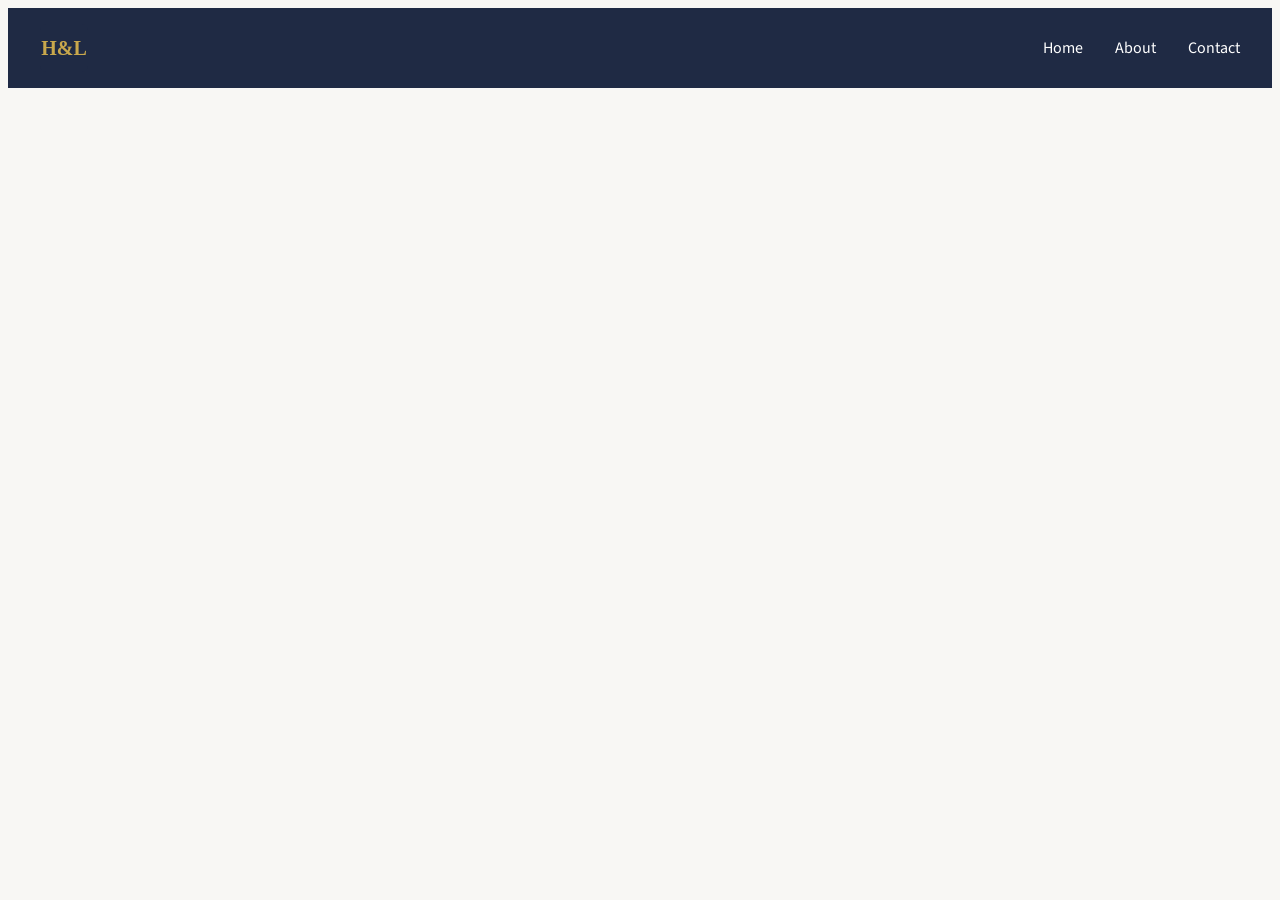
==== about.html @ abbbc54d "more tweaks to the index page" ====
<!DOCTYPE html>
<html lang="en">
<head>
  <meta charset="UTF-8">
  <meta name="viewport" content="width=device-width, initial-scale=1.0">
  <link rel="preconnect" href="https://fonts.googleapis.com">
  <link rel="preconnect" href="https://fonts.gstatic.com" crossorigin>
  <link href="https://fonts.googleapis.com/css2?family=Playfair+Display:wght@400;600;700&family=Source+Sans+3:wght@400;600&display=swap" rel="stylesheet">
  <link rel="stylesheet" href="css/styles.css">
  <link rel="icon" type="image/svg+xml" href="assets/images/monogram.svg">
  <script src="js/main.js" type="module"></script>
  <title>Document</title>
</head>
<body>
  <div id="navbar"></div>
  <section class="hero">
    <!-- about section for harvey and lucy -->
    <!-- two column layout the first column contains a photo and the second is a description -->

  </section>
  <section class="values">
    <!-- three values in a row -->
    <!-- loyalty, clarity, performance -->
  </section>
  <footer>
    
  </footer>
  
</body>
</html>
---- css/styles.css ----
/* =====================
  BASE
  ===================== */
:root {
  --navy:      #1F2A44;
  --white:     #FFFFFF;
  --off-white: #F8F7F4;
  --charcoal:  #4A5568;
  --gold:      #C9A84C;
  --light-gray: #E2E8F0;
}

body {
  background-color: var(--off-white);
  color: var(--navy);
  font-family: 'Source Sans 3', sans-serif;
}

h1, h2, h3 {
  font-family: 'Playfair Display', serif;
}

/* =====================
  NAV
  ===================== */
header {
  background-color: var(--navy);
  color: var(--white);
}

header nav a {
  color: var(--white);
  text-decoration: none;
}

header .logo img {
  height: 48px;
  width: auto;
  display: block;
}

header nav {
  display: flex;
  justify-content: space-between;
  align-items: center;
  padding: 1rem 2rem;
}

header nav ul {
  display: flex;
  gap: 2rem;
  list-style: none;
  margin: 0;
  padding: 0;
}

/* =====================
  HERO
  ===================== */
.hero {
  background-color: var(--off-white);
  text-align: center;
  display: flex;
  flex-direction: column;
  align-items: center;
}

/* =====================
   LOGO BANNER
   ===================== */
.logo-banner {
  background-color: #FFFFFF;
  display: flex;
  justify-content: center;
}

.hero-logo {
  width: 30%;
  height: auto;
}

.hero h1 {
  color: var(--navy);
}

.hero p {
  color: var(--charcoal);
}

.cta-group {
  display: flex;
  gap: 1rem;
  justify-content: center;
  flex-wrap: wrap;
}

.btn {
  display: inline-block;
  padding: 0.75rem 1.75rem;
  border-radius: 4px;
  font-size: 1rem;
  font-weight: 600;
  text-decoration: none;
  cursor: pointer;
  transition: opacity 0.2s ease;
}

.btn:hover {
  opacity: 0.85;
}

.btn-primary {
  background-color: var(--gold);
  color: var(--navy);
}

.btn-secondary {
  background-color: transparent;
  color: var(--navy);
  border: 2px solid var(--navy);
}

/* =====================   PHILOSOPHY
   ===================== */
.philosophy {
  display: grid;
  grid-template-columns: 1fr 2fr;
  gap: 2rem;
  align-items: center;
  padding: 2rem;
}

.philosophy-image img {
  width: 100%;
  height: auto;
  display: block;
}

.philosophy-copy {
  text-align: center;
}

/* =====================  SERVICES
  ===================== */
.services-grid {
  display: grid;
  grid-template-columns: repeat(3, 1fr);
  gap: 1.5rem;
}

.services {
  padding: 2rem;
}

.card {
  background-color: var(--white);
  border: 1px solid var(--light-gray);
  border-radius: 8px;
  text-align: center;
  padding: 1.5rem;
  min-height: 300px;
  display: flex;
  flex-direction: column;
  justify-content: flex-start;
  align-items: center;
}

.card h3 {
  color: var(--navy);
}

.card p {
  color: var(--charcoal);
}

/* =====================
   TESTIMONIALS
   ===================== */
.testimonials-grid {
  display: grid;
  grid-template-columns: repeat(3, 1fr);
  gap: 1.5rem;
}

.testimonials {
  padding: 2rem;
}

.testimonial-card {
  border: 1px solid var(--light-gray);
  border-radius: 8px;
  padding: 1.5rem;
}

.testimonial-card footer {
  margin-top: 1rem;
}

.testimonial-card cite,
.testimonial-card footer span {
  display: block;
}
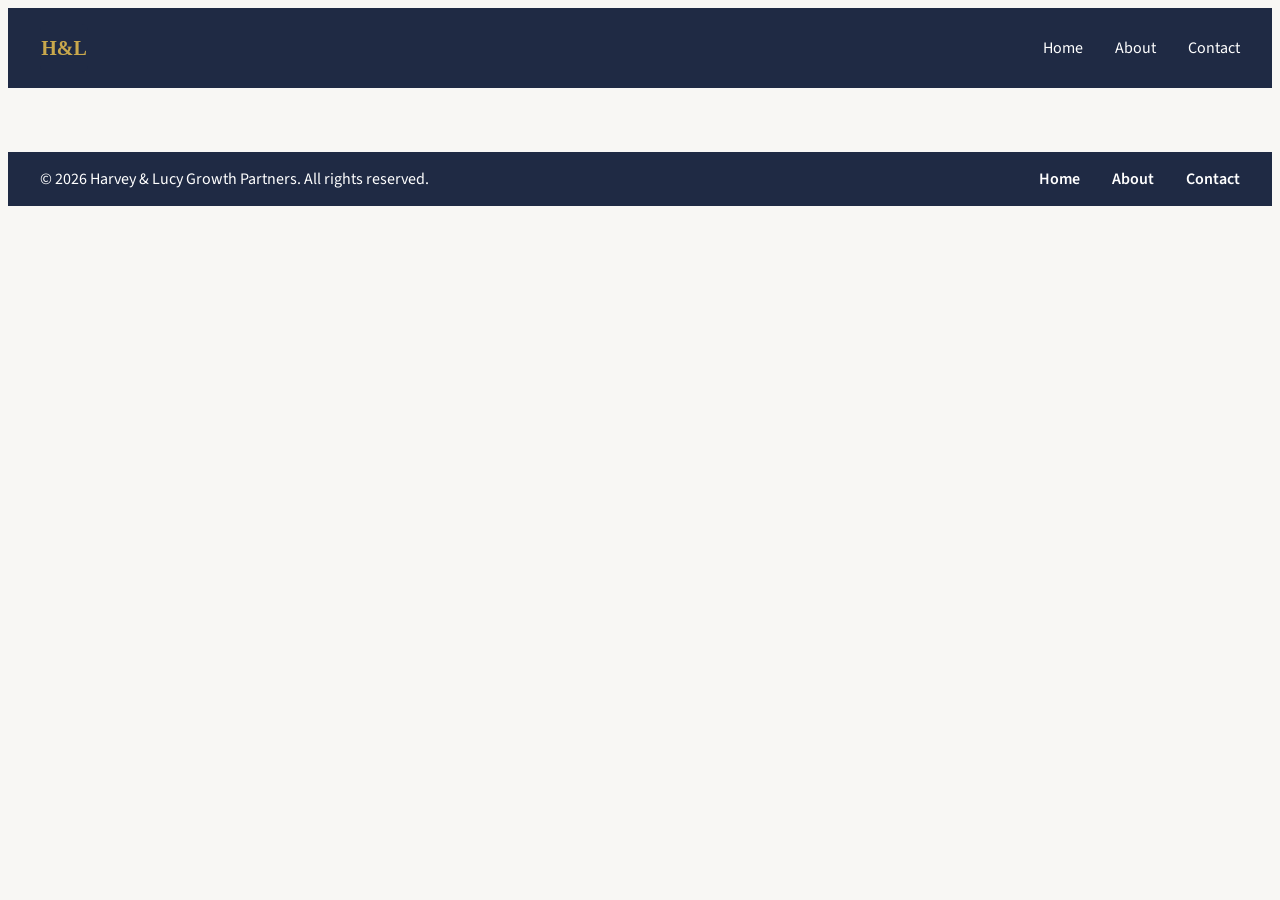
==== commit 805f0200: "more style adjustments and footer change" ====
--- a/about.html
+++ b/about.html
@@ -22,9 +22,7 @@
     <!-- three values in a row -->
     <!-- loyalty, clarity, performance -->
   </section>
-  <footer>
-    
-  </footer>
-  
+  <div id="footer"></div>
+
 </body>
 </html>
--- a/css/styles.css
+++ b/css/styles.css
@@ -8,6 +8,7 @@
   --charcoal:  #4A5568;
   --gold:      #C9A84C;
   --light-gray: #E2E8F0;
+  --banner-height: 300px;
 }
 
 body {
@@ -63,6 +64,8 @@
   display: flex;
   flex-direction: column;
   align-items: center;
+  justify-content: center;
+  padding: 2rem;
 }
 
 /* =====================
@@ -72,11 +75,15 @@
   background-color: #FFFFFF;
   display: flex;
   justify-content: center;
+  align-items: center;
+  padding: 2rem;
 }
 
 .hero-logo {
   width: 30%;
+  max-height: 450px;
   height: auto;
+  object-fit: contain;
 }
 
 .hero h1 {
@@ -92,6 +99,7 @@
   gap: 1rem;
   justify-content: center;
   flex-wrap: wrap;
+  margin-top: 2rem;
 }
 
 .btn {
@@ -200,3 +208,31 @@
 .testimonial-card footer span {
   display: block;
 }
+
+/* =====================
+   FOOTER
+   ===================== */
+.site-footer {
+  background-color: var(--navy);
+  color: var(--white);
+  display: flex;
+  justify-content: space-between;
+  align-items: center;
+  padding: 1rem 2rem;
+}
+
+.site-footer p {
+  margin: 0;
+}
+
+.site-footer nav {
+  display: flex;
+  gap: 2rem;
+}
+
+.site-footer nav a {
+  color: var(--white);
+  text-decoration: none;
+  font-size: 1rem;
+  font-weight: 600;
+}
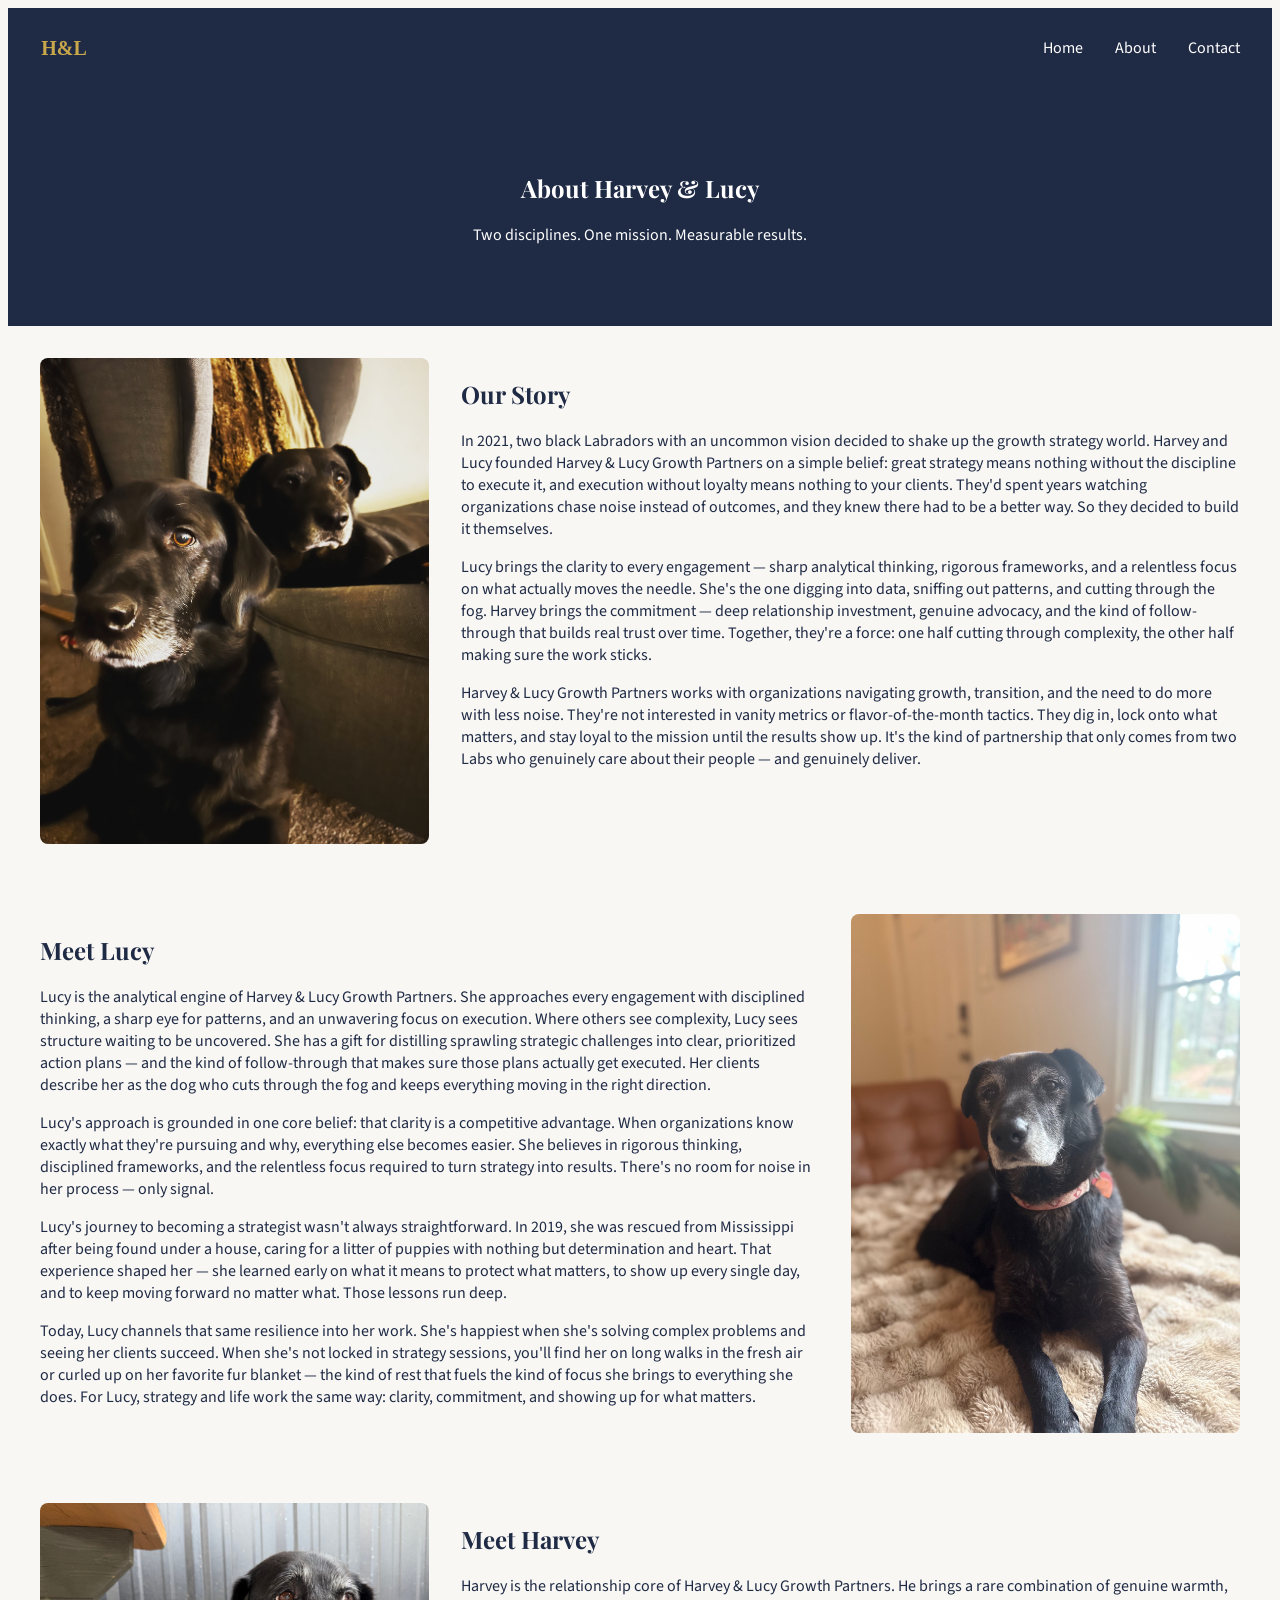
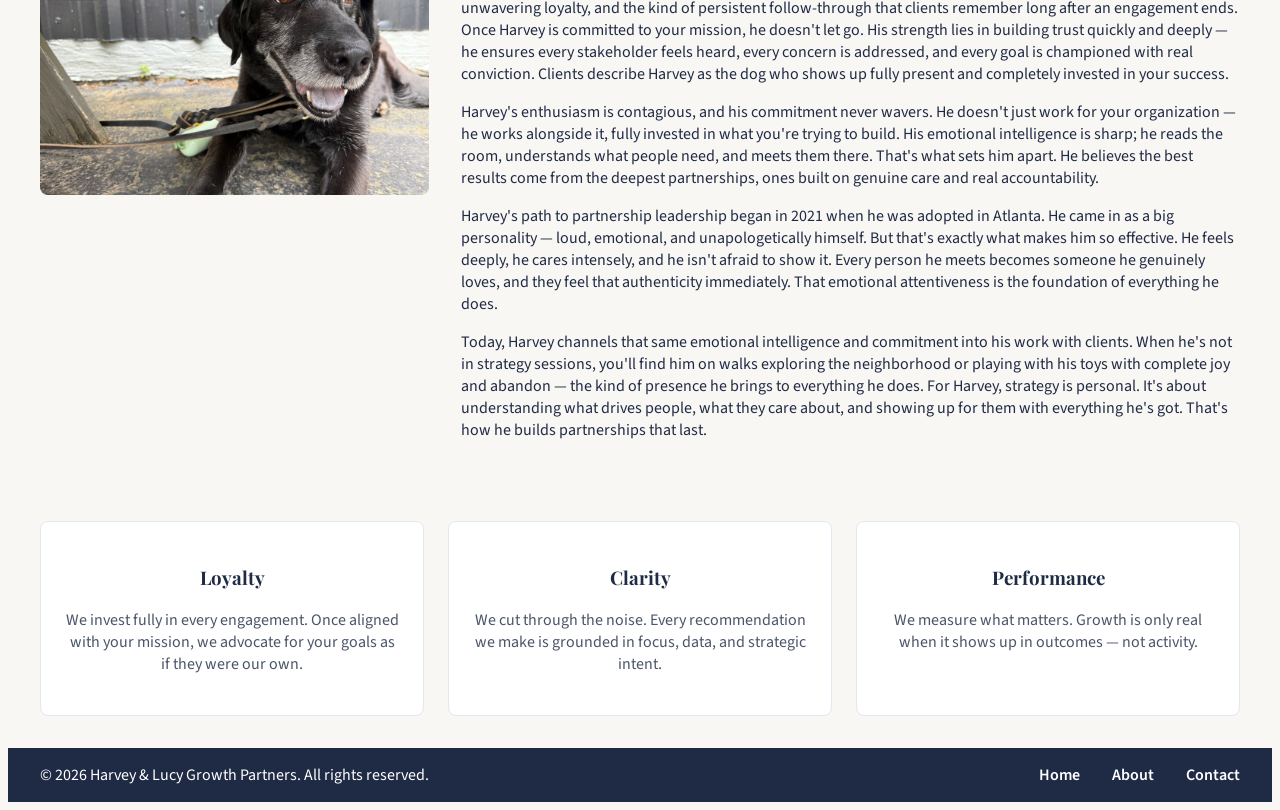
==== commit d48ed6d9: "first draft of the about page" ====
--- a/about.html
+++ b/about.html
@@ -13,15 +13,67 @@
 </head>
 <body>
   <div id="navbar"></div>
-  <section class="hero">
-    <!-- about section for harvey and lucy -->
-    <!-- two column layout the first column contains a photo and the second is a description -->
 
+  <section class="about-hero">
+    <h1>About Harvey &amp; Lucy</h1>
+    <p>Two disciplines. One mission. Measurable results.</p>
   </section>
+
+  <section class="about-story">
+    <div class="about-image">
+      <img src="assets/images/lucy-and-harvey-two.jpeg" alt="Harvey and Lucy">
+    </div>
+    <div class="about-copy">
+      <h2>Our Story</h2>
+      <p>In 2021, two black Labradors with an uncommon vision decided to shake up the growth strategy world. Harvey and Lucy founded Harvey & Lucy Growth Partners on a simple belief: great strategy means nothing without the discipline to execute it, and execution without loyalty means nothing to your clients. They'd spent years watching organizations chase noise instead of outcomes, and they knew there had to be a better way. So they decided to build it themselves.</p>
+      <p>Lucy brings the clarity to every engagement — sharp analytical thinking, rigorous frameworks, and a relentless focus on what actually moves the needle. She's the one digging into data, sniffing out patterns, and cutting through the fog. Harvey brings the commitment — deep relationship investment, genuine advocacy, and the kind of follow-through that builds real trust over time. Together, they're a force: one half cutting through complexity, the other half making sure the work sticks.</p>
+      <p>Harvey & Lucy Growth Partners works with organizations navigating growth, transition, and the need to do more with less noise. They're not interested in vanity metrics or flavor-of-the-month tactics. They dig in, lock onto what matters, and stay loyal to the mission until the results show up. It's the kind of partnership that only comes from two Labs who genuinely care about their people — and genuinely deliver.</p>
+    </div>
+  </section>
+
+  <section class="about-story about-story--reversed">
+    <div class="about-copy">
+      <h2>Meet Lucy</h2>
+      <p>Lucy is the analytical engine of Harvey & Lucy Growth Partners. She approaches every engagement with disciplined thinking, a sharp eye for patterns, and an unwavering focus on execution. Where others see complexity, Lucy sees structure waiting to be uncovered. She has a gift for distilling sprawling strategic challenges into clear, prioritized action plans — and the kind of follow-through that makes sure those plans actually get executed. Her clients describe her as the dog who cuts through the fog and keeps everything moving in the right direction.</p>
+      <p>Lucy's approach is grounded in one core belief: that clarity is a competitive advantage. When organizations know exactly what they're pursuing and why, everything else becomes easier. She believes in rigorous thinking, disciplined frameworks, and the relentless focus required to turn strategy into results. There's no room for noise in her process — only signal.</p>
+      <p>Lucy's journey to becoming a strategist wasn't always straightforward. In 2019, she was rescued from Mississippi after being found under a house, caring for a litter of puppies with nothing but determination and heart. That experience shaped her — she learned early on what it means to protect what matters, to show up every single day, and to keep moving forward no matter what. Those lessons run deep.</p>
+      <p>Today, Lucy channels that same resilience into her work. She's happiest when she's solving complex problems and seeing her clients succeed. When she's not locked in strategy sessions, you'll find her on long walks in the fresh air or curled up on her favorite fur blanket — the kind of rest that fuels the kind of focus she brings to everything she does. For Lucy, strategy and life work the same way: clarity, commitment, and showing up for what matters.</p>
+    </div>
+    <div class="about-image">
+      <img src="assets/images/lucy.jpeg" alt="Lucy">
+    </div>
+  </section>
+
+  <section class="about-story">
+    <div class="about-image">
+      <img src="assets/images/harvey.jpeg" alt="Harvey">
+    </div>
+    <div class="about-copy">
+      <h2>Meet Harvey</h2>
+      <p>Harvey is the relationship core of Harvey & Lucy Growth Partners. He brings a rare combination of genuine warmth, unwavering loyalty, and the kind of persistent follow-through that clients remember long after an engagement ends. Once Harvey is committed to your mission, he doesn't let go. His strength lies in building trust quickly and deeply — he ensures every stakeholder feels heard, every concern is addressed, and every goal is championed with real conviction. Clients describe Harvey as the dog who shows up fully present and completely invested in your success.</p>
+      <p>Harvey's enthusiasm is contagious, and his commitment never wavers. He doesn't just work for your organization — he works alongside it, fully invested in what you're trying to build. His emotional intelligence is sharp; he reads the room, understands what people need, and meets them there. That's what sets him apart. He believes the best results come from the deepest partnerships, ones built on genuine care and real accountability.</p>
+      <p>Harvey's path to partnership leadership began in 2021 when he was adopted in Atlanta. He came in as a big personality — loud, emotional, and unapologetically himself. But that's exactly what makes him so effective. He feels deeply, he cares intensely, and he isn't afraid to show it. Every person he meets becomes someone he genuinely loves, and they feel that authenticity immediately. That emotional attentiveness is the foundation of everything he does.</p>
+       <p>Today, Harvey channels that same emotional intelligence and commitment into his work with clients. When he's not in strategy sessions, you'll find him on walks exploring the neighborhood or playing with his toys with complete joy and abandon — the kind of presence he brings to everything he does. For Harvey, strategy is personal. It's about understanding what drives people, what they care about, and showing up for them with everything he's got. That's how he builds partnerships that last.</p>
+    </div>
+  </section>
+
   <section class="values">
-    <!-- three values in a row -->
-    <!-- loyalty, clarity, performance -->
+    <div class="values-grid">
+      <div class="value-card">
+        <h3>Loyalty</h3>
+        <p>We invest fully in every engagement. Once aligned with your mission, we advocate for your goals as if they were our own.</p>
+      </div>
+      <div class="value-card">
+        <h3>Clarity</h3>
+        <p>We cut through the noise. Every recommendation we make is grounded in focus, data, and strategic intent.</p>
+      </div>
+      <div class="value-card">
+        <h3>Performance</h3>
+        <p>We measure what matters. Growth is only real when it shows up in outcomes — not activity.</p>
+      </div>
+    </div>
   </section>
+
   <div id="footer"></div>
 
 </body>
--- a/css/styles.css
+++ b/css/styles.css
@@ -236,3 +236,102 @@
   font-size: 1rem;
   font-weight: 600;
 }
+
+/* =====================
+   ABOUT
+   ===================== */
+.about-hero {
+  text-align: center;
+  padding: 4rem 2rem;
+  background-color: var(--navy);
+  color: var(--white);
+}
+
+.about-hero h1 {
+  color: var(--white);
+}
+
+.about-story {
+  display: grid;
+  grid-template-columns: 1fr 2fr;
+  gap: 2rem;
+  align-items: start;
+  padding: 2rem;
+}
+
+.about-story--reversed {
+  grid-template-columns: 2fr 1fr;
+}
+
+.about-image img {
+  width: 100%;
+  border-radius: 8px;
+  object-fit: cover;
+}
+
+.values {
+  padding: 2rem;
+}
+
+.values-grid {
+  display: grid;
+  grid-template-columns: repeat(3, 1fr);
+  gap: 1.5rem;
+}
+
+.value-card {
+  background-color: var(--white);
+  border: 1px solid var(--light-gray);
+  border-radius: 8px;
+  padding: 1.5rem;
+  text-align: center;
+}
+
+.value-card h3 {
+  color: var(--navy);
+}
+
+.value-card p {
+  color: var(--charcoal);
+}
+
+/* =====================
+   MOBILE
+   ===================== */
+@media (max-width: 768px) {
+  .philosophy {
+    grid-template-columns: 1fr;
+  }
+
+  .philosophy-image {
+    order: -1;
+  }
+
+  .philosophy-image img {
+    width: 100%;
+    max-height: 400px;
+    object-fit: cover;
+  }
+
+  .services-grid,
+  .testimonials-grid {
+    grid-template-columns: 1fr;
+  }
+
+  .hero-logo {
+    width: 100%;
+  }
+
+  .about-story,
+  .about-story--reversed {
+    grid-template-columns: 1fr;
+  }
+
+  .about-story--reversed .about-image {
+    order: -1;
+  }
+
+  .values-grid {
+    grid-template-columns: 1fr;
+  }
+}
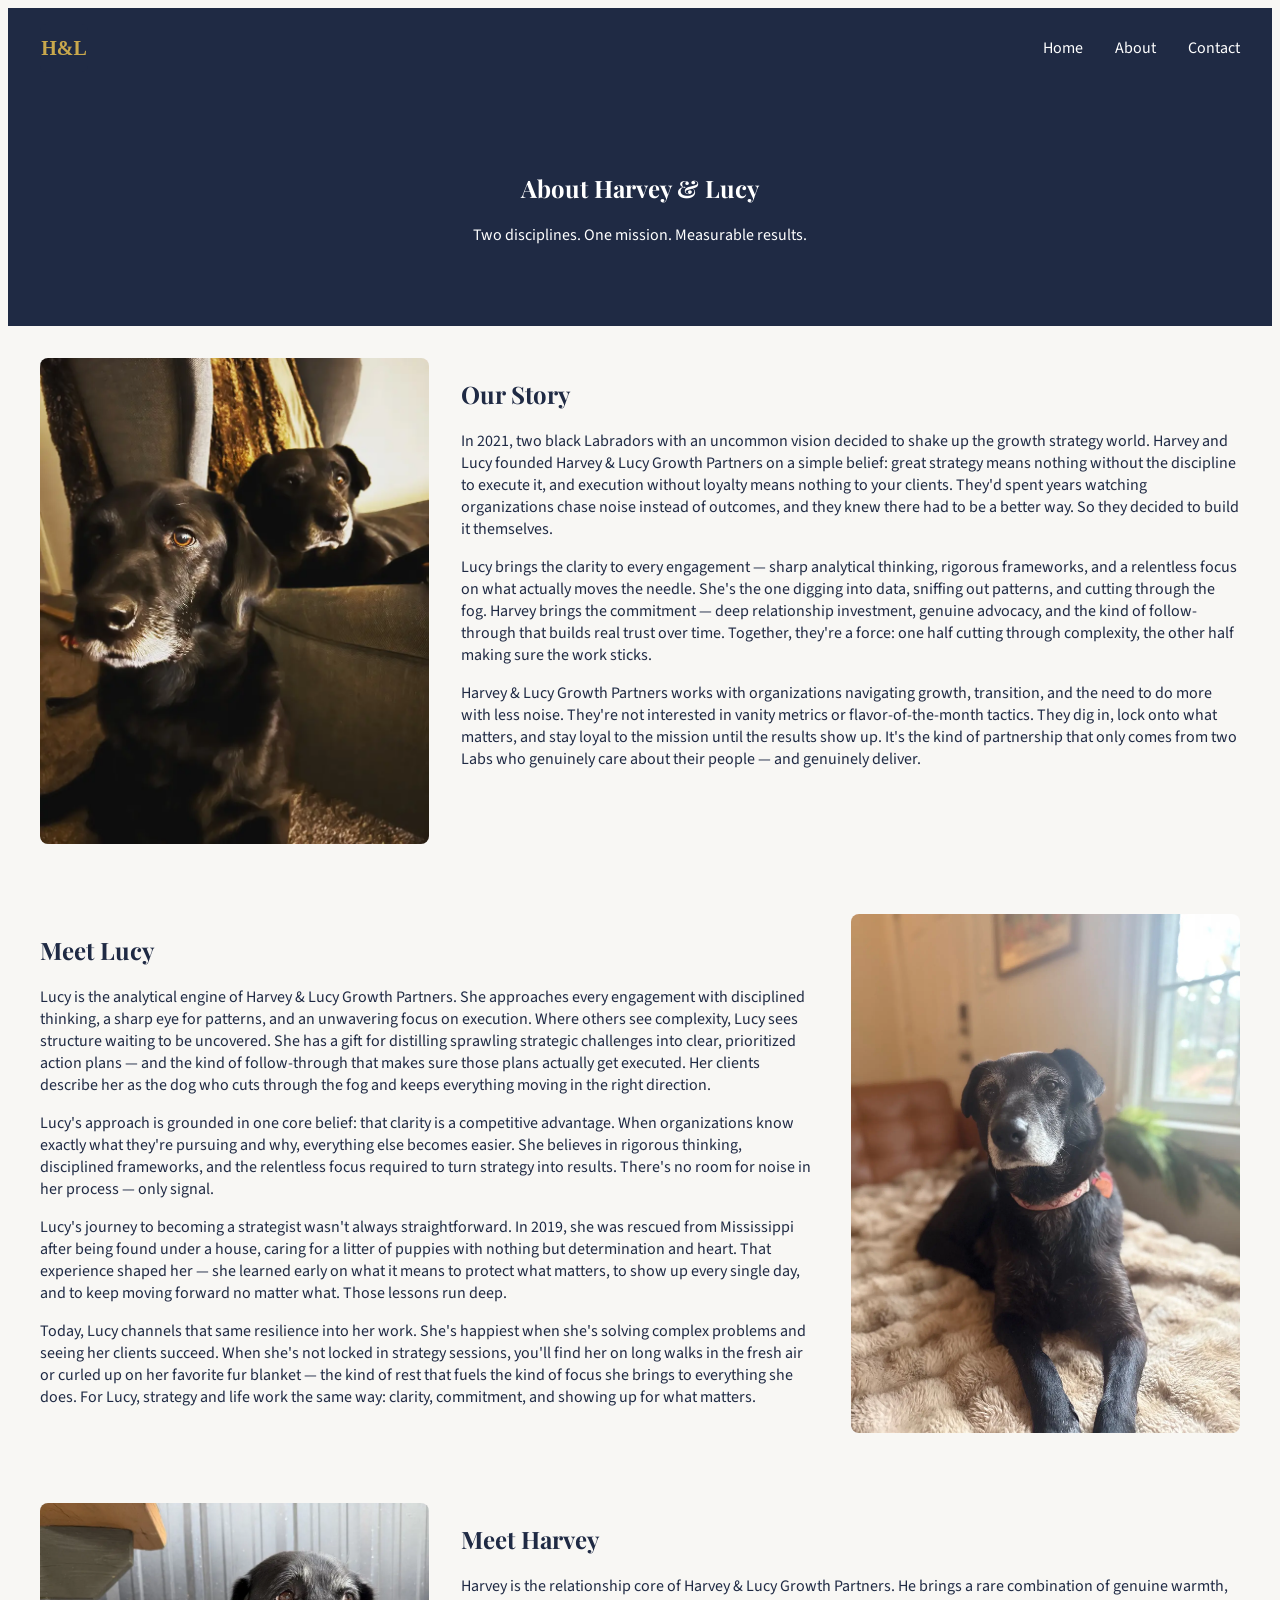
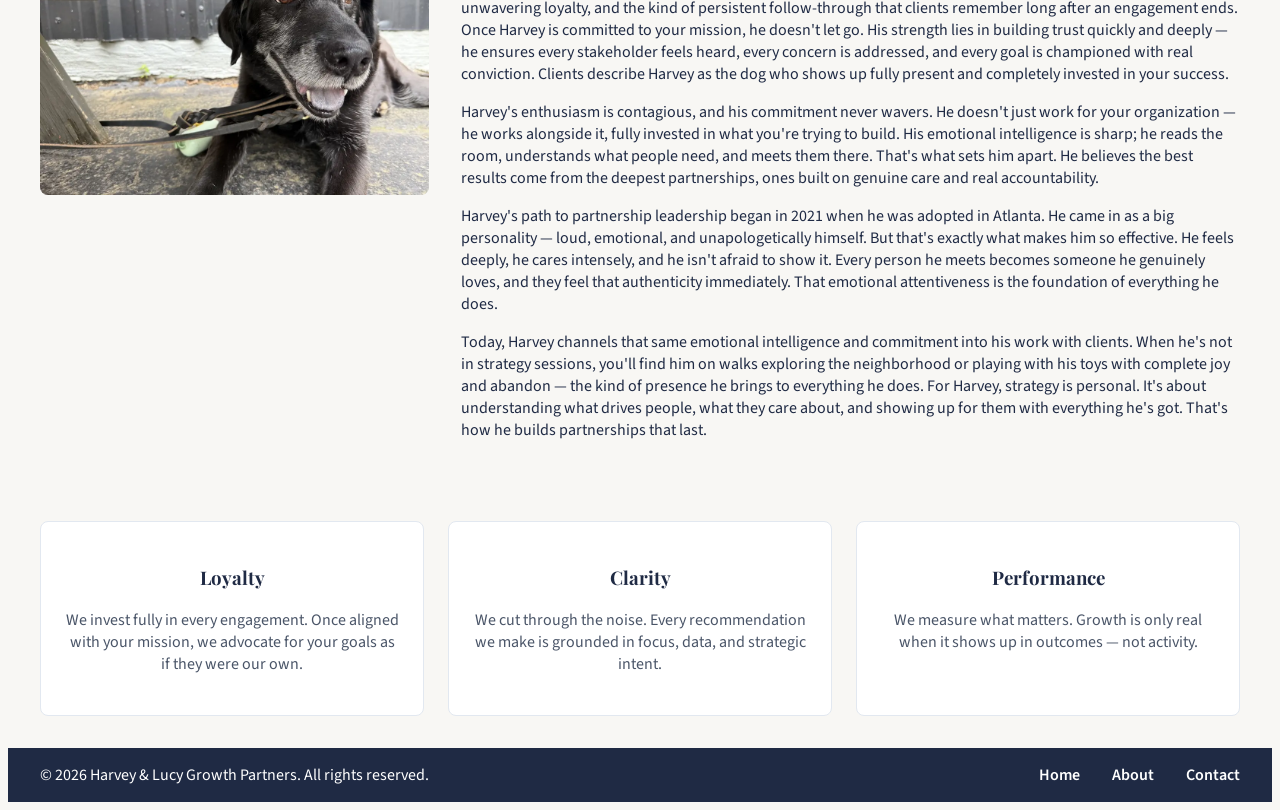
==== commit 15c4218e: "convert images to webp" ====
--- a/about.html
+++ b/about.html
@@ -21,7 +21,7 @@
 
   <section class="about-story">
     <div class="about-image">
-      <img src="assets/images/lucy-and-harvey-two.jpeg" alt="Harvey and Lucy">
+      <img src="assets/images/harvey-and-lucy-two.webp" alt="Harvey and Lucy">
     </div>
     <div class="about-copy">
       <h2>Our Story</h2>
@@ -40,20 +40,20 @@
       <p>Today, Lucy channels that same resilience into her work. She's happiest when she's solving complex problems and seeing her clients succeed. When she's not locked in strategy sessions, you'll find her on long walks in the fresh air or curled up on her favorite fur blanket — the kind of rest that fuels the kind of focus she brings to everything she does. For Lucy, strategy and life work the same way: clarity, commitment, and showing up for what matters.</p>
     </div>
     <div class="about-image">
-      <img src="assets/images/lucy.jpeg" alt="Lucy">
+      <img src="assets/images/lucy.webp" alt="Lucy">
     </div>
   </section>
 
   <section class="about-story">
     <div class="about-image">
-      <img src="assets/images/harvey.jpeg" alt="Harvey">
+      <img src="assets/images/harvey.webp" alt="Harvey">
     </div>
     <div class="about-copy">
       <h2>Meet Harvey</h2>
       <p>Harvey is the relationship core of Harvey & Lucy Growth Partners. He brings a rare combination of genuine warmth, unwavering loyalty, and the kind of persistent follow-through that clients remember long after an engagement ends. Once Harvey is committed to your mission, he doesn't let go. His strength lies in building trust quickly and deeply — he ensures every stakeholder feels heard, every concern is addressed, and every goal is championed with real conviction. Clients describe Harvey as the dog who shows up fully present and completely invested in your success.</p>
       <p>Harvey's enthusiasm is contagious, and his commitment never wavers. He doesn't just work for your organization — he works alongside it, fully invested in what you're trying to build. His emotional intelligence is sharp; he reads the room, understands what people need, and meets them there. That's what sets him apart. He believes the best results come from the deepest partnerships, ones built on genuine care and real accountability.</p>
       <p>Harvey's path to partnership leadership began in 2021 when he was adopted in Atlanta. He came in as a big personality — loud, emotional, and unapologetically himself. But that's exactly what makes him so effective. He feels deeply, he cares intensely, and he isn't afraid to show it. Every person he meets becomes someone he genuinely loves, and they feel that authenticity immediately. That emotional attentiveness is the foundation of everything he does.</p>
-       <p>Today, Harvey channels that same emotional intelligence and commitment into his work with clients. When he's not in strategy sessions, you'll find him on walks exploring the neighborhood or playing with his toys with complete joy and abandon — the kind of presence he brings to everything he does. For Harvey, strategy is personal. It's about understanding what drives people, what they care about, and showing up for them with everything he's got. That's how he builds partnerships that last.</p>
+      <p>Today, Harvey channels that same emotional intelligence and commitment into his work with clients. When he's not in strategy sessions, you'll find him on walks exploring the neighborhood or playing with his toys with complete joy and abandon — the kind of presence he brings to everything he does. For Harvey, strategy is personal. It's about understanding what drives people, what they care about, and showing up for them with everything he's got. That's how he builds partnerships that last.</p>
     </div>
   </section>
 
--- a/css/styles.css
+++ b/css/styles.css
@@ -296,6 +296,62 @@
 }
 
 /* =====================
+   CONTACT
+   ===================== */
+.contact-hero {
+  text-align: center;
+  padding: 4rem 2rem;
+  background-color: var(--navy);
+  color: var(--white);
+}
+
+.contact-hero h1,
+.contact-hero p {
+  color: var(--white);
+}
+
+.contact-form-section {
+  max-width: 600px;
+  margin: 0 auto;
+  padding: 3rem 2rem;
+}
+
+.form-group {
+  margin-bottom: 1.5rem;
+}
+
+.form-group label {
+  display: block;
+  font-weight: 600;
+  margin-bottom: 0.4rem;
+  color: var(--navy);
+}
+
+.form-group input,
+.form-group textarea {
+  width: 100%;
+  border: 1px solid var(--light-gray);
+  border-radius: 8px;
+  padding: 0.75rem;
+  font-family: 'Source Sans 3', sans-serif;
+  font-size: 1rem;
+  color: var(--navy);
+  background-color: var(--white);
+  box-sizing: border-box;
+}
+
+.form-group input:focus,
+.form-group textarea:focus {
+  outline: none;
+  border-color: var(--navy);
+}
+
+.form-group textarea {
+  min-height: 150px;
+  resize: vertical;
+}
+
+/* =====================
    MOBILE
    ===================== */
 @media (max-width: 768px) {
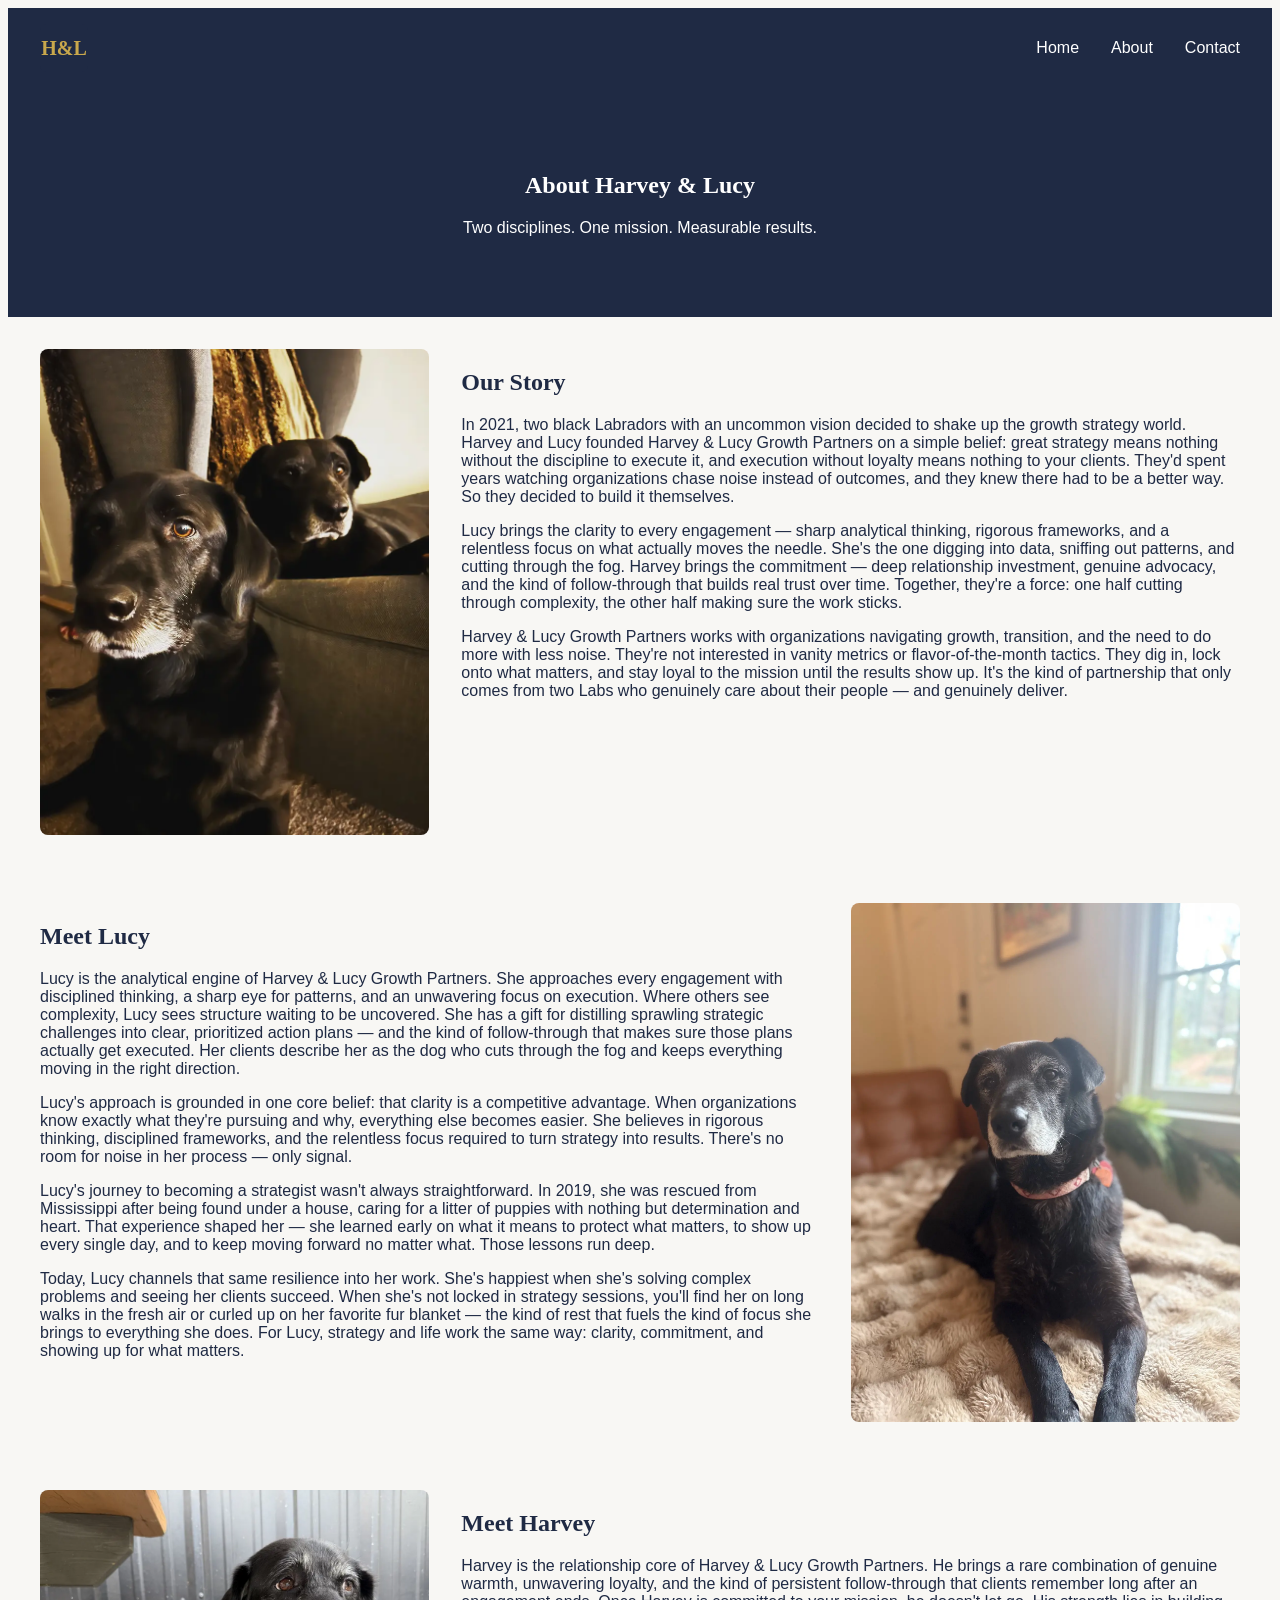
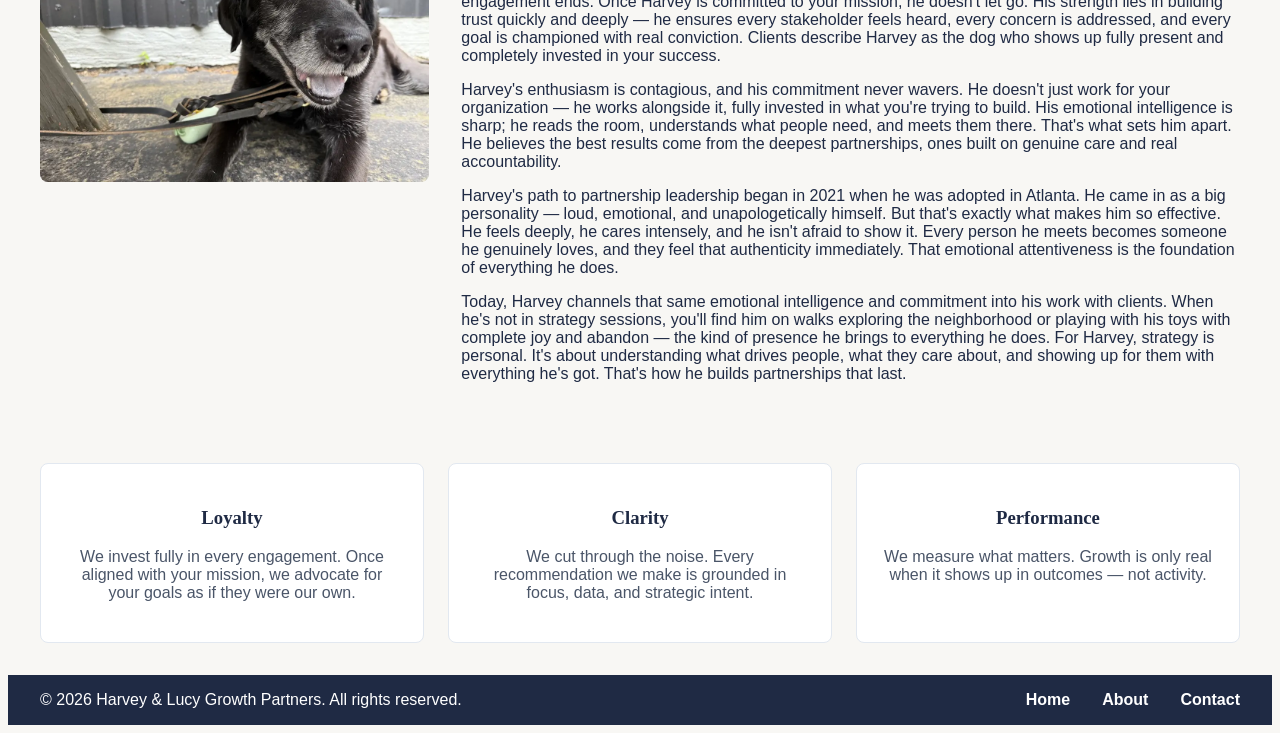
==== commit 7d35789e: "running the code through benchmarks" ====
--- a/about.html
+++ b/about.html
@@ -3,9 +3,7 @@
 <head>
   <meta charset="UTF-8">
   <meta name="viewport" content="width=device-width, initial-scale=1.0">
-  <link rel="preconnect" href="https://fonts.googleapis.com">
-  <link rel="preconnect" href="https://fonts.gstatic.com" crossorigin>
-  <link href="https://fonts.googleapis.com/css2?family=Playfair+Display:wght@400;600;700&family=Source+Sans+3:wght@400;600&display=swap" rel="stylesheet">
+
   <link rel="stylesheet" href="css/styles.css">
   <link rel="icon" type="image/svg+xml" href="assets/images/monogram.svg">
   <script src="js/main.js" type="module"></script>
@@ -14,6 +12,7 @@
 <body>
   <div id="navbar"></div>
 
+  <main id="main-content">
   <section class="about-hero">
     <h1>About Harvey &amp; Lucy</h1>
     <p>Two disciplines. One mission. Measurable results.</p>
@@ -74,6 +73,7 @@
     </div>
   </section>
 
+  </main>
   <div id="footer"></div>
 
 </body>
--- a/css/styles.css
+++ b/css/styles.css
@@ -14,11 +14,32 @@
 body {
   background-color: var(--off-white);
   color: var(--navy);
-  font-family: 'Source Sans 3', sans-serif;
+  font-family: -apple-system, BlinkMacSystemFont, 'Segoe UI', Roboto, Helvetica, Arial, sans-serif;
 }
 
 h1, h2, h3 {
-  font-family: 'Playfair Display', serif;
+  font-family: 'Palatino Linotype', 'Book Antiqua', Palatino, Georgia, serif;
+}
+
+/* =====================
+  SKIP TO CONTENT
+  ===================== */
+.skip-to-content {
+  position: absolute;
+  top: -100%;
+  left: 1rem;
+  z-index: 9999;
+  background-color: var(--gold);
+  color: var(--navy);
+  font-weight: 600;
+  padding: 0.5rem 1rem;
+  border-radius: 0 0 4px 4px;
+  text-decoration: none;
+  transition: top 0.2s ease;
+}
+
+.skip-to-content:focus {
+  top: 0;
 }
 
 /* =====================
@@ -32,6 +53,13 @@
 header nav a {
   color: var(--white);
   text-decoration: none;
+}
+
+header nav ul a:hover,
+header nav ul a:focus {
+  text-decoration: underline;
+  outline: 2px solid var(--gold);
+  outline-offset: 2px;
 }
 
 header .logo img {
@@ -117,6 +145,11 @@
   opacity: 0.85;
 }
 
+.btn:focus {
+  outline: 2px solid var(--navy);
+  outline-offset: 3px;
+}
+
 .btn-primary {
   background-color: var(--gold);
   color: var(--navy);
@@ -342,13 +375,49 @@
 
 .form-group input:focus,
 .form-group textarea:focus {
-  outline: none;
+  outline: 2px solid var(--navy);
+  outline-offset: 1px;
   border-color: var(--navy);
 }
 
 .form-group textarea {
   min-height: 150px;
   resize: vertical;
+}
+
+.form-group input.error,
+.form-group textarea.error {
+  border-color: #C0392B;
+  outline-color: #C0392B;
+}
+
+.field-error {
+  display: block;
+  color: #C0392B;
+  font-size: 0.875rem;
+  margin-top: 0.25rem;
+  min-height: 1.2em;
+}
+
+.required-note {
+  font-size: 0.875rem;
+  color: var(--charcoal);
+  margin-bottom: 1rem;
+}
+
+.required-indicator {
+  color: #C0392B;
+  margin-left: 0.15rem;
+}
+
+.form-status {
+  margin-top: 1rem;
+  font-weight: 600;
+}
+
+.form-group input[aria-invalid="true"],
+.form-group textarea[aria-invalid="true"] {
+  border-color: #C0392B;
 }
 
 /* =====================
